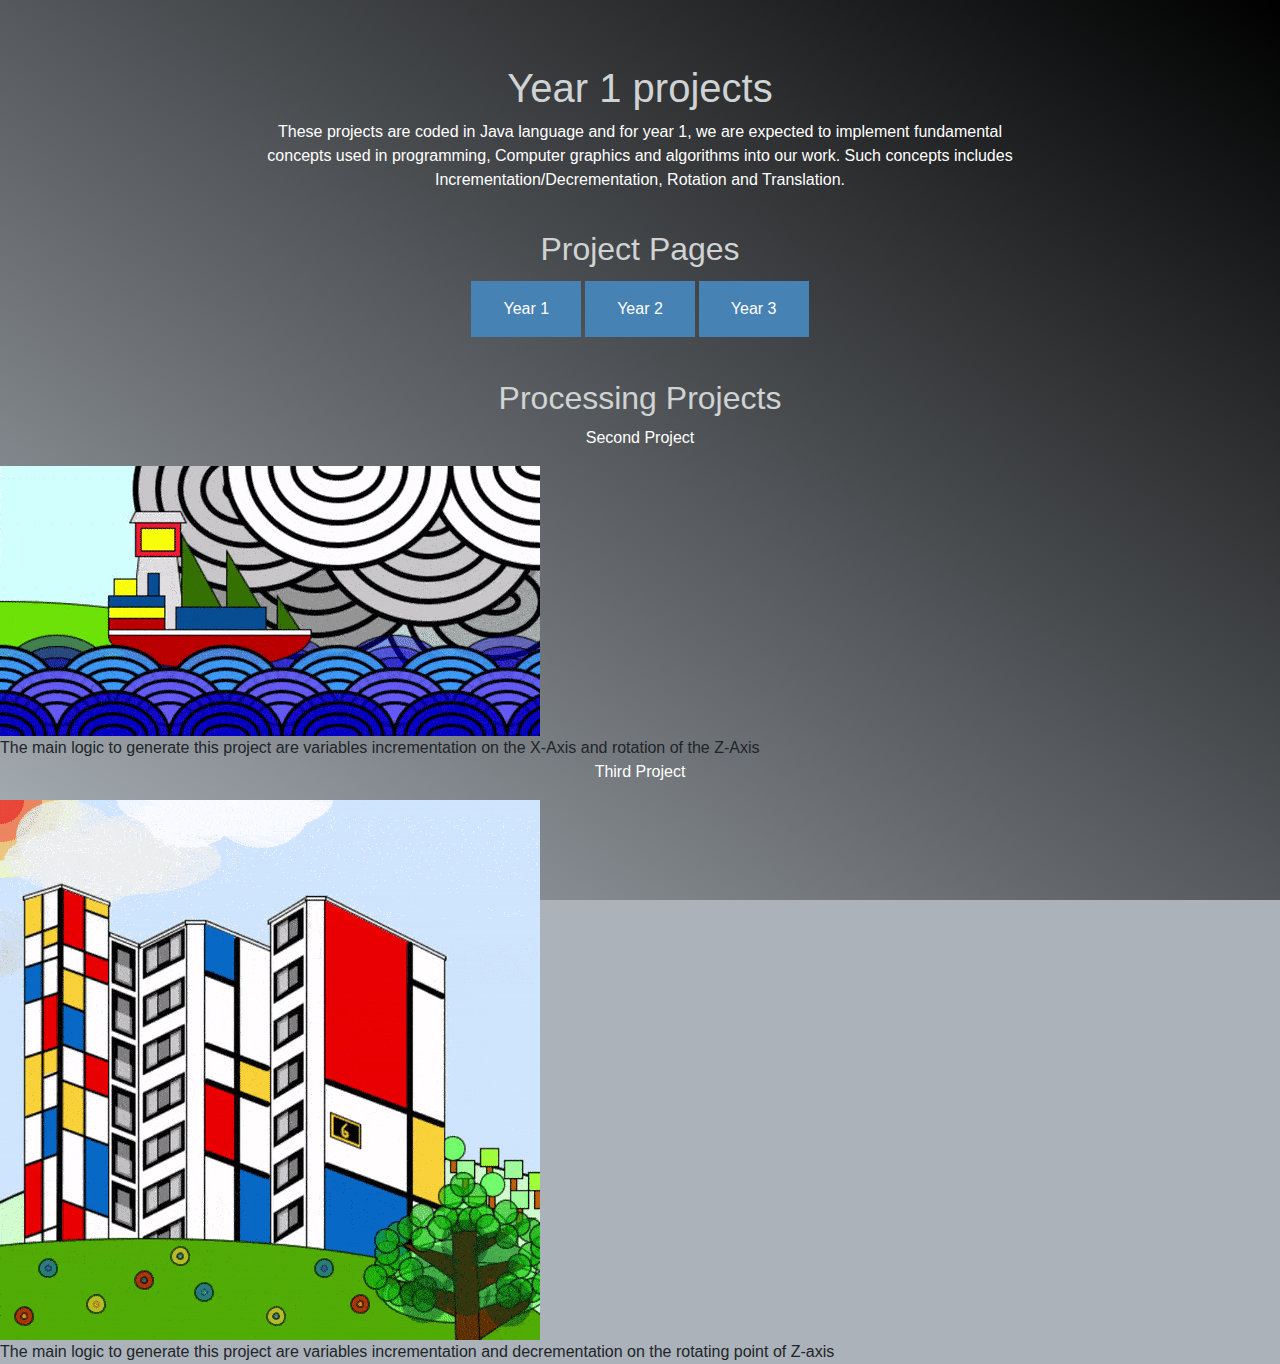
==== year1.html @ 99a641c8 "Update v3" ====
<!DOCTYPE html>
<html>
	<head>
		<!-- Bootstrap core CSS cdn -->
		<link rel="stylesheet" href="https://maxcdn.bootstrapcdn.com/bootstrap/4.5.2/css/bootstrap.min.css">

		<!-- Custom style CSS -->
		<link rel="stylesheet" href="style.css">
		
		<title>Year 1 projects</title>
	<head>
	<body>
		<h1>Year 1 projects</h1>
		<p>These projects are coded in Java language and for year 1, we are expected to implement fundamental
		concepts used in programming, Computer graphics and algorithms into our work. Such concepts includes 
		Incrementation/Decrementation, Rotation and Translation.</p>

		<h2>Project Pages</h2>
		<div class="partbtn">
		        <button class="button" data-page="year1.html">Year 1</button>
        		<button class="button" data-page="year2.html">Year 2</button>
        		<button class="button" data-page="year3.html">Year 3</button>	
		</div>
	
		<h2>Processing Projects</h2>
		<div class="display">
  			<p>Second Project</p>
  			<img src="Media\hw2.gif">
  			<div class="desc">The main logic to generate this project are variables incrementation on
			the X-Axis and rotation of the Z-Axis</div>
		</div>

		<div class="display">
  			<p>Third Project</p>
  			<img src="Media\hw3.gif">
  			<div class="desc">The main logic to generate this project are variables incrementation and 
			decrementation on the rotating point of Z-axis</div>
		</div>

		<!-- JavaScripts -->
		<script src="functions.js"></script>	
	</body>
</html>
---- style.css ----
/*CSS*/

body {
  background-color: #ABB2B9;
  background-image: linear-gradient(to bottom left, black, #ABB2B9);
  background-repeat: no-repeat;
  background-attachment: fixed;
  background-size: 100% 100%;
  font-family: Helvetica, Arial, sans-serif;
}

h1 {
  font-size: 40px;
  text-align: center;
  color: #D0D3D4;
  margin-top: 5%;
}

h2 {
  text-align: center;
  color: #D0D3D4;
  margin-top: 3%;
}

p {
  color: white;
  text-align: center;
  margin-left: 20%;
  margin-right: 20%;
}

/*Button*/
.button {
  background-color: steelblue;
  border: none;
  color: white;
  padding: 16px 32px;
  display: inline-block;
  font-size: 16px;
  margin: 4px 2px;
  cursor: pointer;
}

.button:hover {
  background-color: grey;
  color: green;
}

.partbtn {
  display: flex;
  align-items: center;
  justify-content: center;

/*Display projects*/
div.display {
  background-color: #ABB2B9;
  background-image: linear-gradient(black, #ABB2B9);
  background-repeat: no-repeat;
  background-attachment: fixed;
  background-size: 100% 100%;
  margin: auto;
  margin-bottom: 5%;
  border: 1px solid black;
  width: 600px;
}

div.display:hover {
  border: 2px solid white;
}

div.display img {
  width: 100%;
  height: auto;
}

div.name {
  color: white;
  font-size: 20px;
  padding: 5px;
  text-align: center;
}

div.desc {
  color: white;
  padding: 15px;
  text-align: center;
}
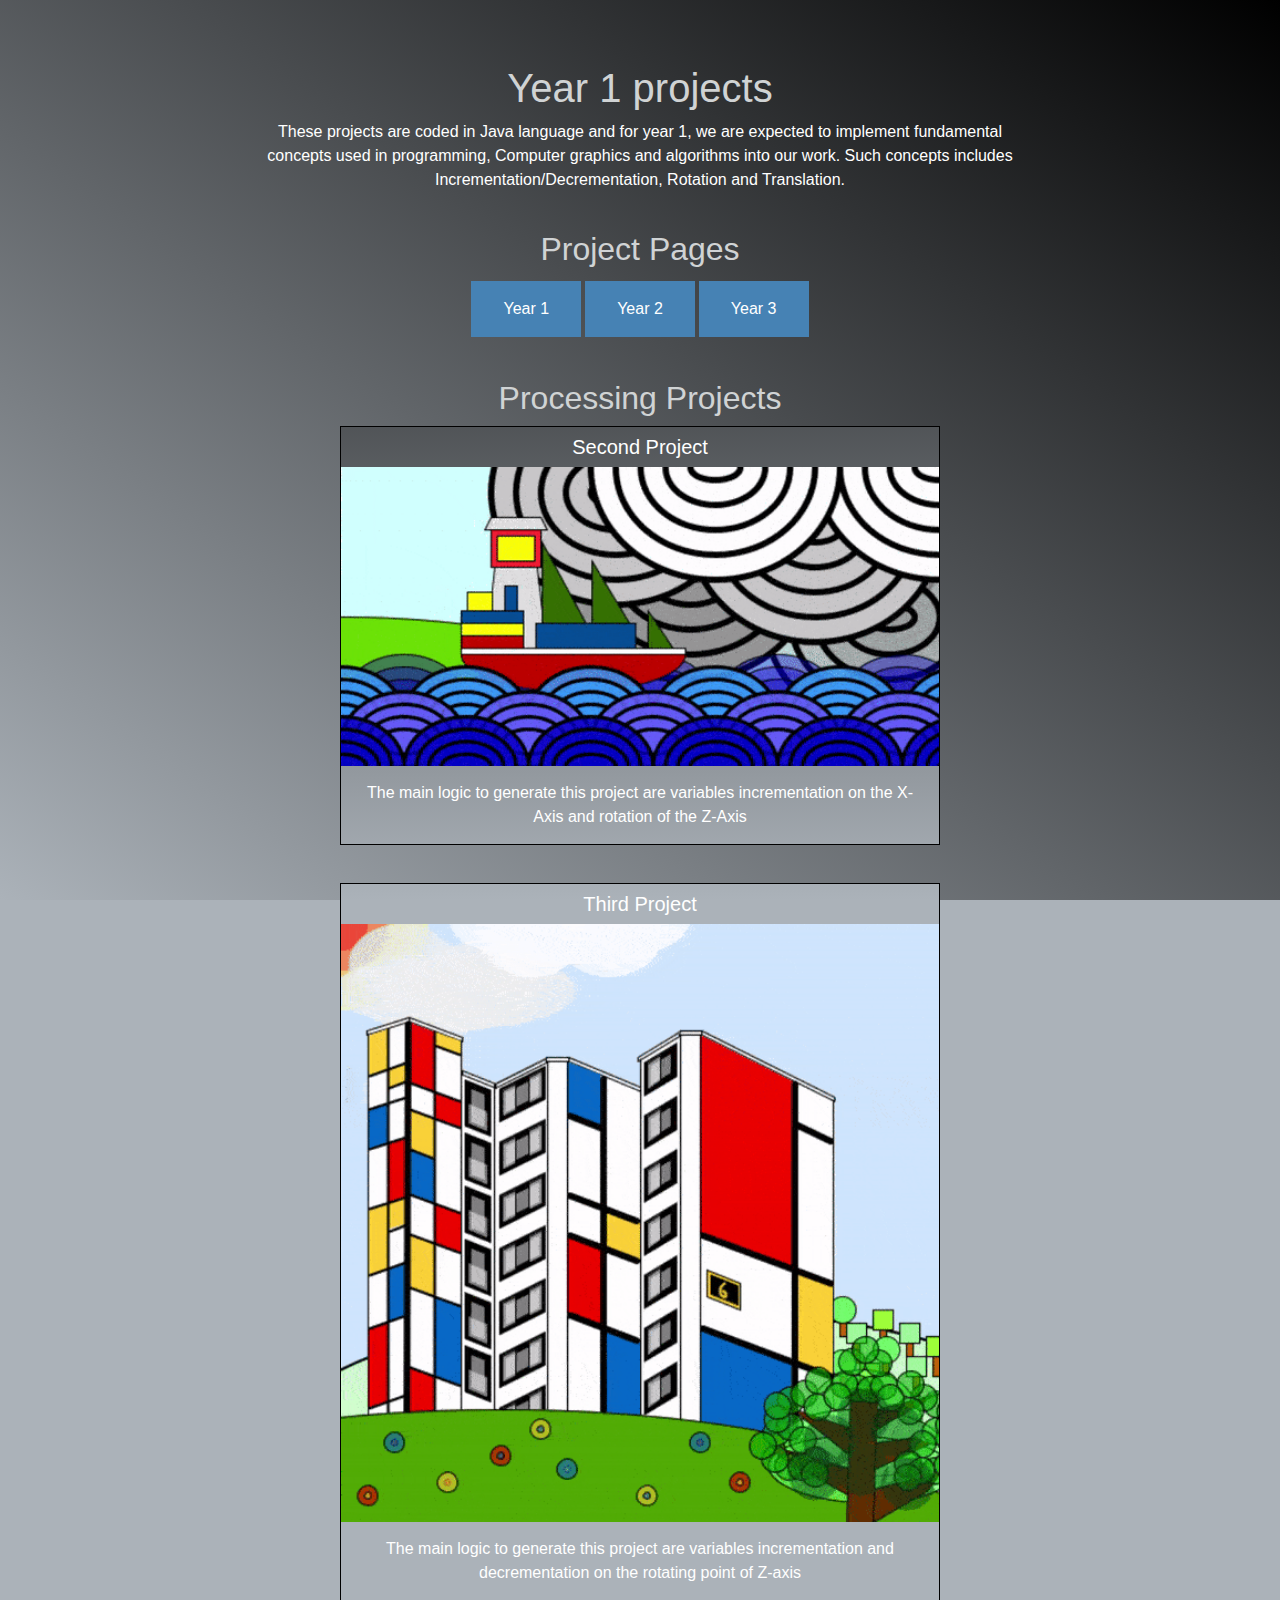
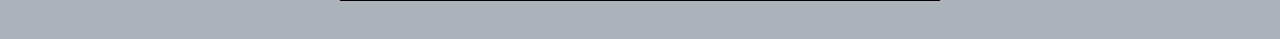
==== commit 1abd47cd: "Update V4" ====
--- a/year1.html
+++ b/year1.html
@@ -24,14 +24,14 @@
 	
 		<h2>Processing Projects</h2>
 		<div class="display">
-  			<p>Second Project</p>
+  			<div class="name">Second Project</div>
   			<img src="Media\hw2.gif">
   			<div class="desc">The main logic to generate this project are variables incrementation on
 			the X-Axis and rotation of the Z-Axis</div>
 		</div>
 
 		<div class="display">
-  			<p>Third Project</p>
+  			<div class="name">Third Project</div>
   			<img src="Media\hw3.gif">
   			<div class="desc">The main logic to generate this project are variables incrementation and 
 			decrementation on the rotating point of Z-axis</div>
--- a/style.css
+++ b/style.css
@@ -42,14 +42,15 @@
 }
 
 .button:hover {
-  background-color: grey;
-  color: green;
+  background-color: #7991A5;
+  color: white;
 }
 
 .partbtn {
   display: flex;
   align-items: center;
   justify-content: center;
+}
 
 /*Display projects*/
 div.display {
@@ -59,7 +60,7 @@
   background-attachment: fixed;
   background-size: 100% 100%;
   margin: auto;
-  margin-bottom: 5%;
+  margin-bottom: 3%;
   border: 1px solid black;
   width: 600px;
 }
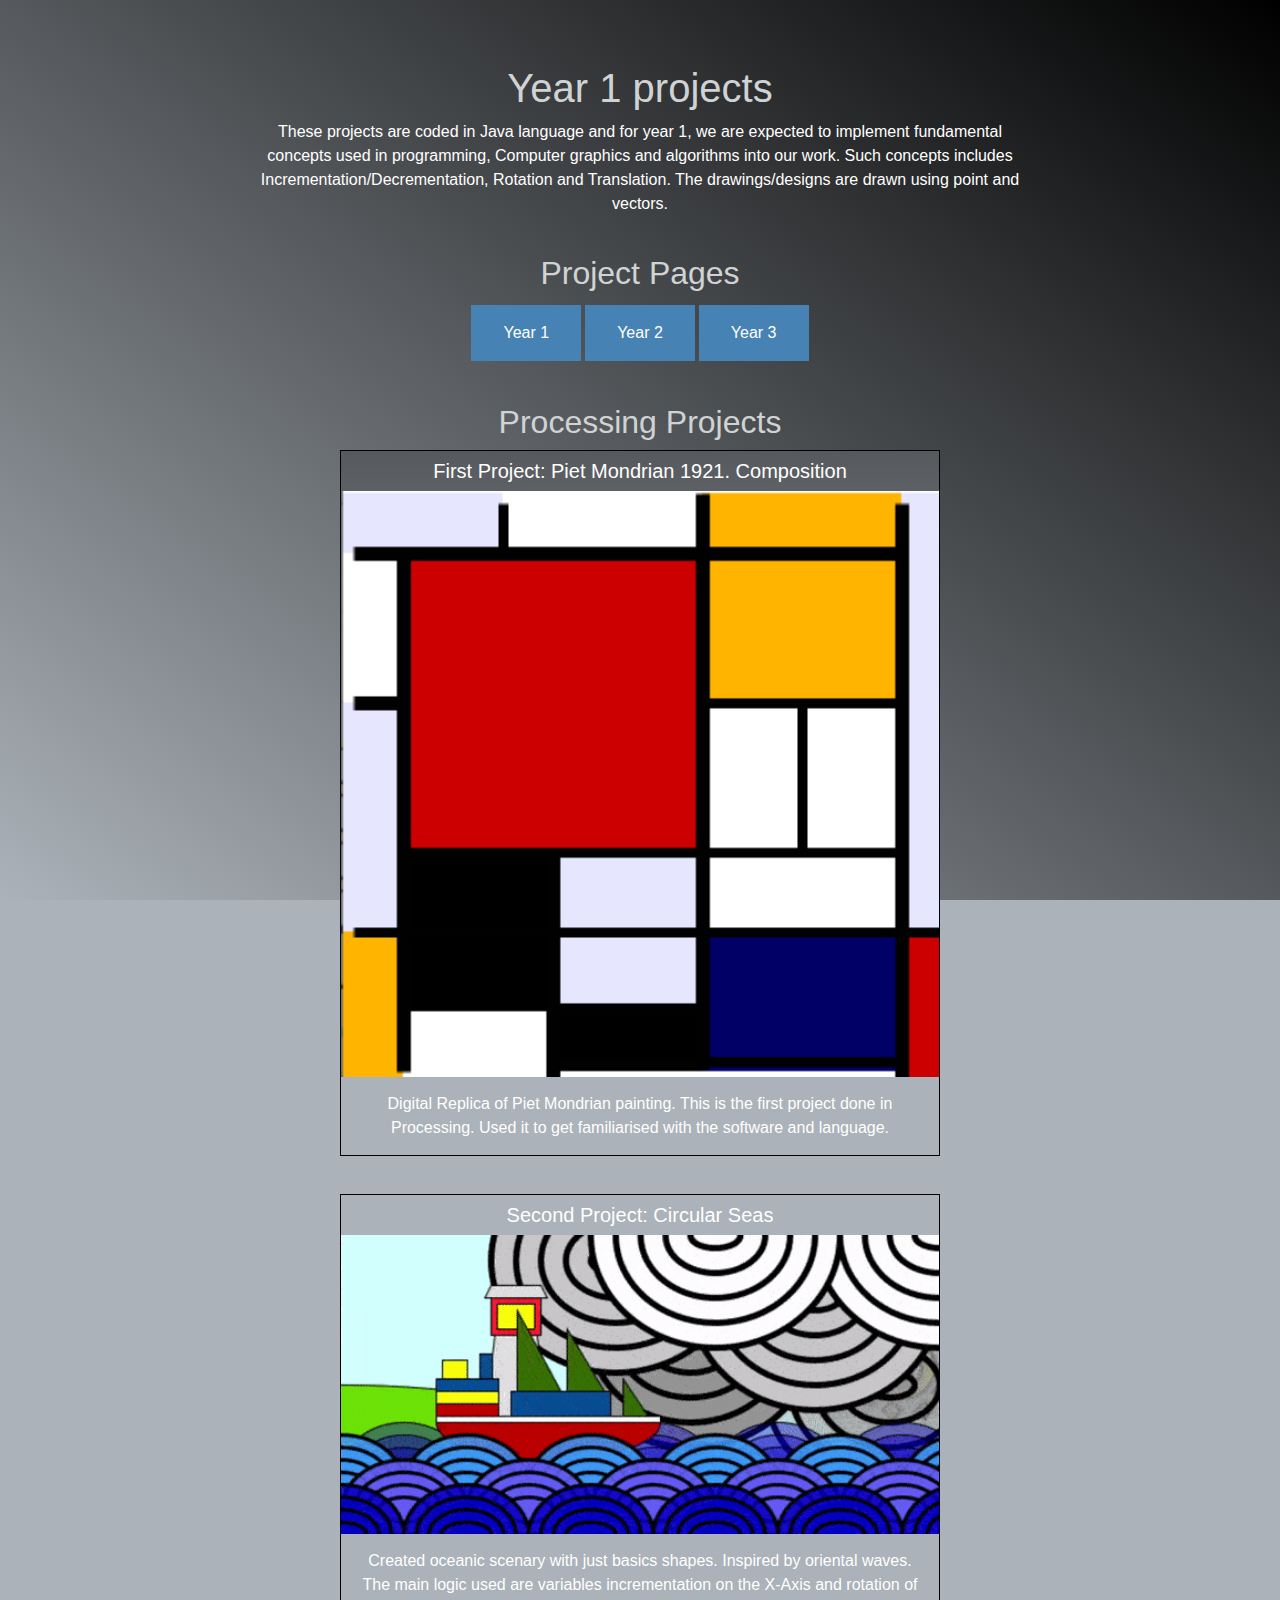
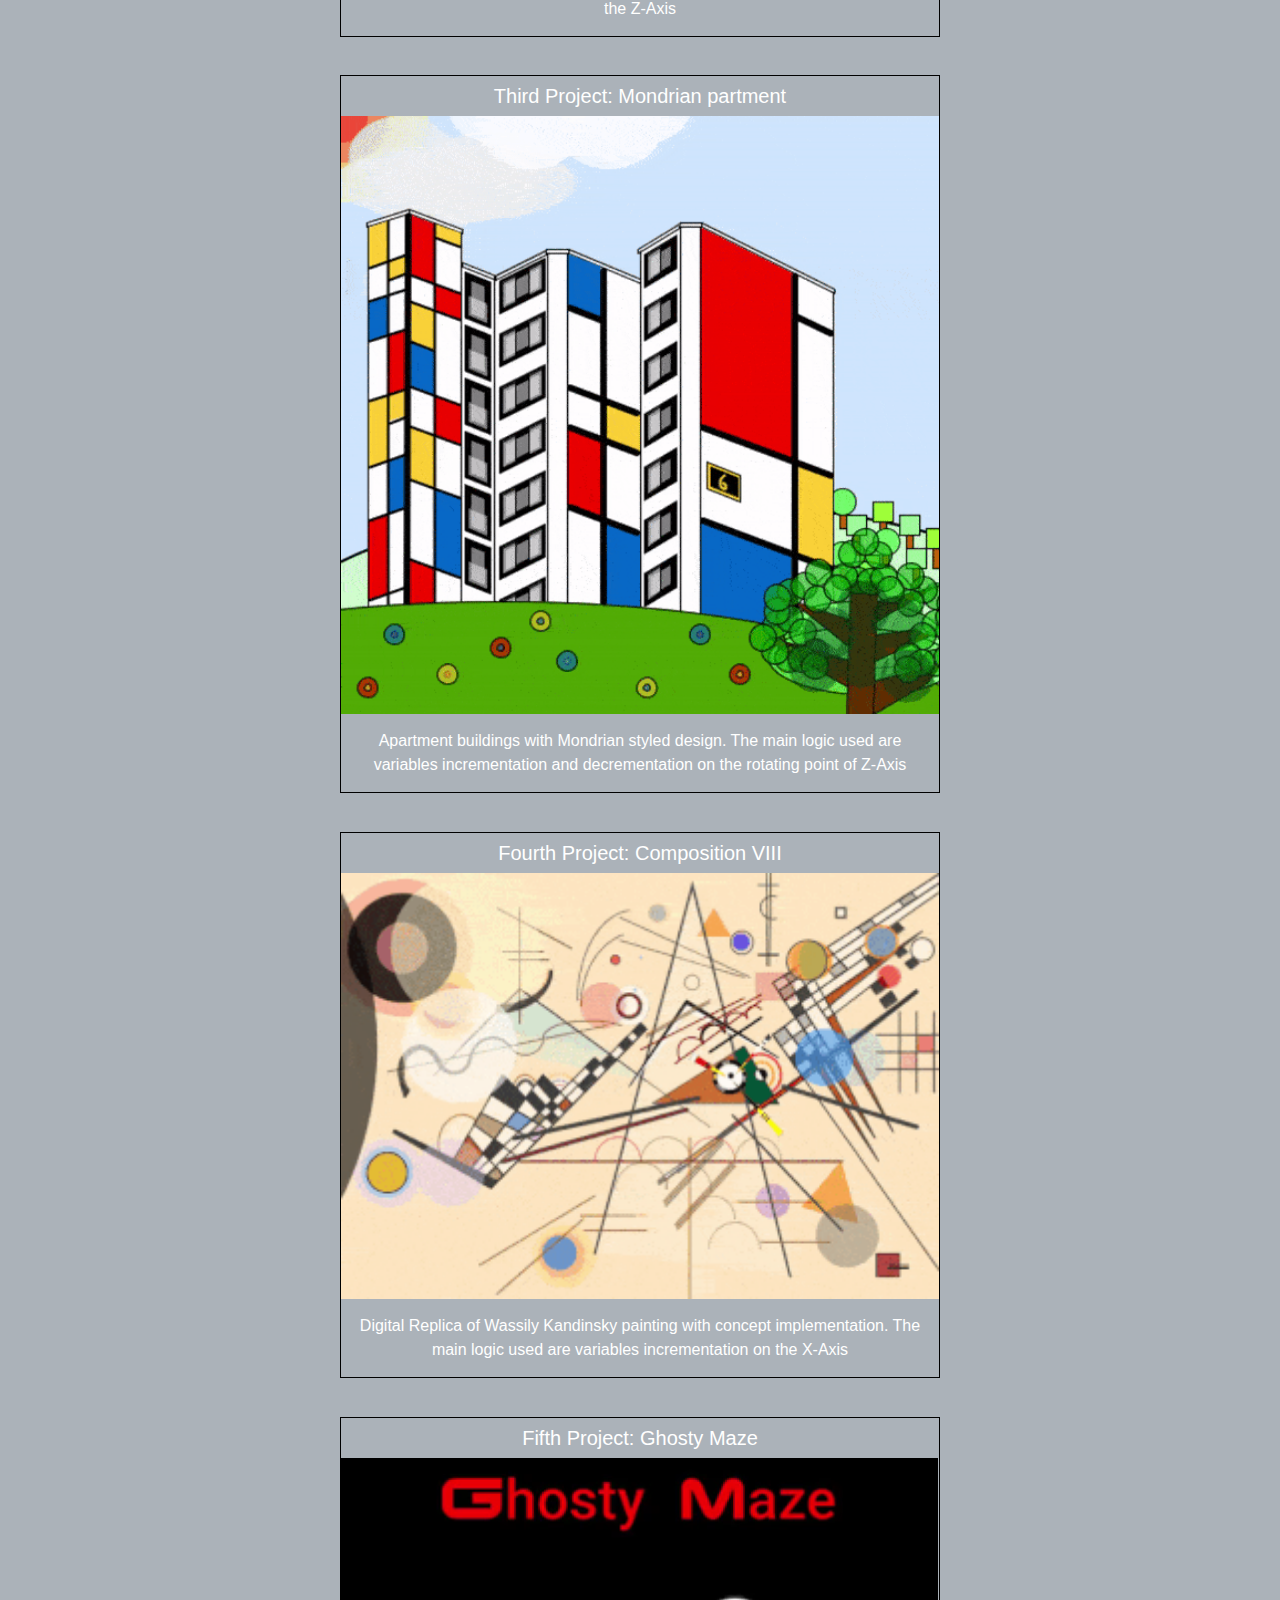
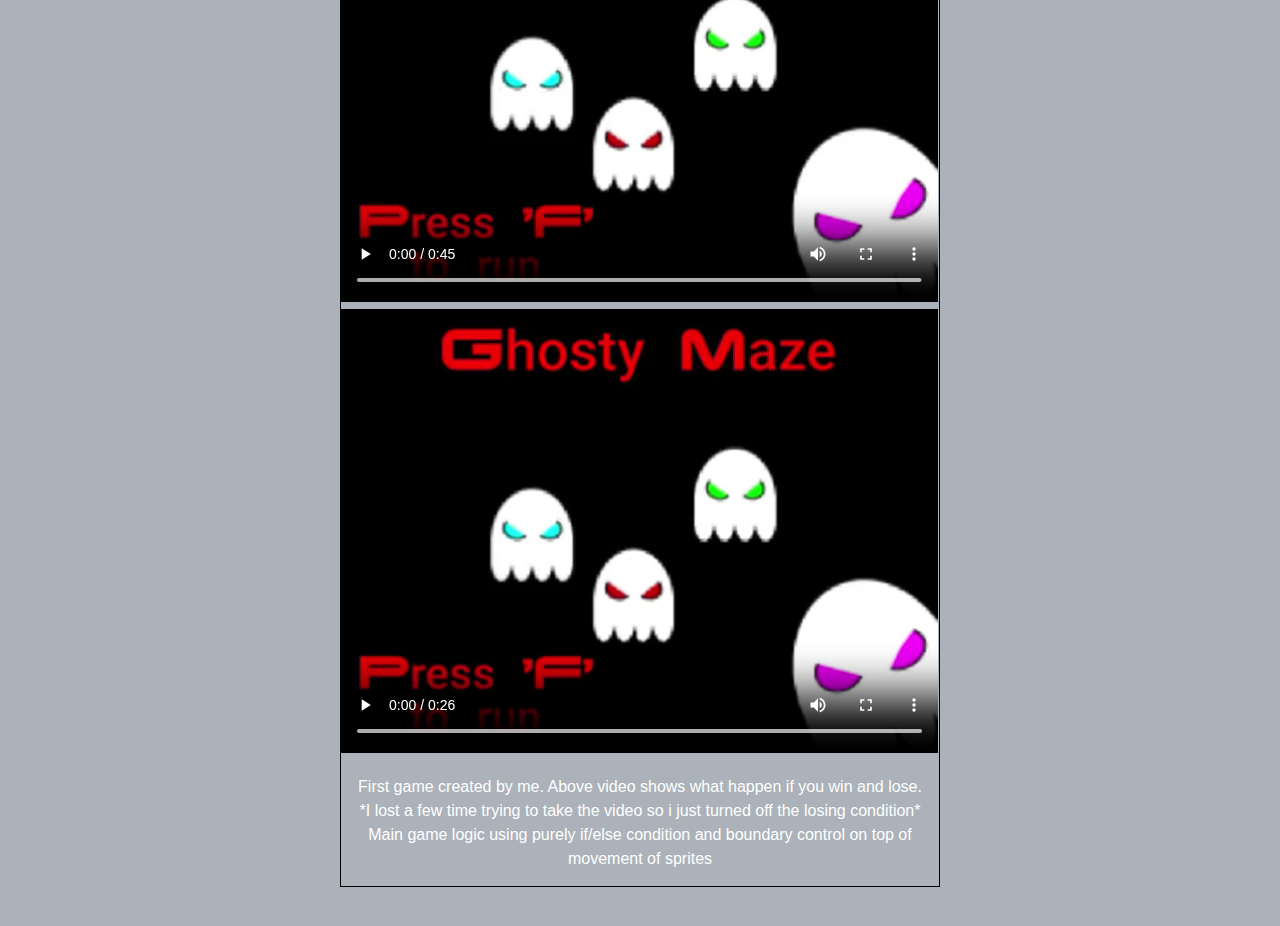
==== commit eede55e7: "Update V5" ====
--- a/year1.html
+++ b/year1.html
@@ -13,7 +13,8 @@
 		<h1>Year 1 projects</h1>
 		<p>These projects are coded in Java language and for year 1, we are expected to implement fundamental
 		concepts used in programming, Computer graphics and algorithms into our work. Such concepts includes 
-		Incrementation/Decrementation, Rotation and Translation.</p>
+		Incrementation/Decrementation, Rotation and Translation. The drawings/designs are drawn using point 
+		and vectors.</p>
 
 		<h2>Project Pages</h2>
 		<div class="partbtn">
@@ -24,17 +25,46 @@
 	
 		<h2>Processing Projects</h2>
 		<div class="display">
-  			<div class="name">Second Project</div>
-  			<img src="Media\hw2.gif">
-  			<div class="desc">The main logic to generate this project are variables incrementation on
-			the X-Axis and rotation of the Z-Axis</div>
+  			<div class="name">First Project: Piet Mondrian 1921. Composition</div>
+  			<img src="Media\hw1.png">
+  			<div class="desc">Digital Replica of Piet Mondrian painting. This is the first project done
+			in Processing. Used it to get familiarised with the software and language.</div>
 		</div>
 
 		<div class="display">
-  			<div class="name">Third Project</div>
+  			<div class="name">Second Project: Circular Seas</div>
+  			<img src="Media\hw2.gif">
+  			<div class="desc">Created oceanic scenary with just basics shapes. Inspired by oriental waves. 
+			The main logic used are variables incrementation on the X-Axis and rotation of the Z-Axis</div>
+		</div>
+
+		<div class="display">
+  			<div class="name">Third Project: Mondrian partment</div>
   			<img src="Media\hw3.gif">
-  			<div class="desc">The main logic to generate this project are variables incrementation and 
-			decrementation on the rotating point of Z-axis</div>
+  			<div class="desc">Apartment buildings with Mondrian styled design. 
+			The main logic used are variables incrementation and decrementation on the rotating 
+			point of Z-Axis</div>
+		</div>
+
+		<div class="display">
+  			<div class="name">Fourth Project: Composition VIII</div>
+  			<img src="Media\hw4.gif">
+  			<div class="desc">Digital Replica of Wassily Kandinsky painting with concept implementation. 
+			The main logic used are variables incrementation on the X-Axis</div>
+		</div>
+
+		<div class="display">
+  			<div class="name">Fifth Project: Ghosty Maze</div>
+			<video width="597" height="auto" controls>
+  				<source src="Media\hw5-win.mp4" type=video/mp4>
+			</video>
+			<video width="597" height="auto" controls>
+  				<source src="Media\hw5-lose.mp4" type=video/mp4>
+			</video>
+  			<div class="desc">First game created by me. Above video shows what happen if you win and lose.
+			*I lost a few time trying to take the video so i just turned off the losing condition*  
+			Main game logic using purely if/else condition and boundary control on top of movement of 
+			sprites</div>
 		</div>
 
 		<!-- JavaScripts -->
--- a/style.css
+++ b/style.css
@@ -65,6 +65,10 @@
   width: 600px;
 }
 
+div.expanded {
+  width: 600px;
+}
+
 div.display:hover {
   border: 2px solid white;
 }
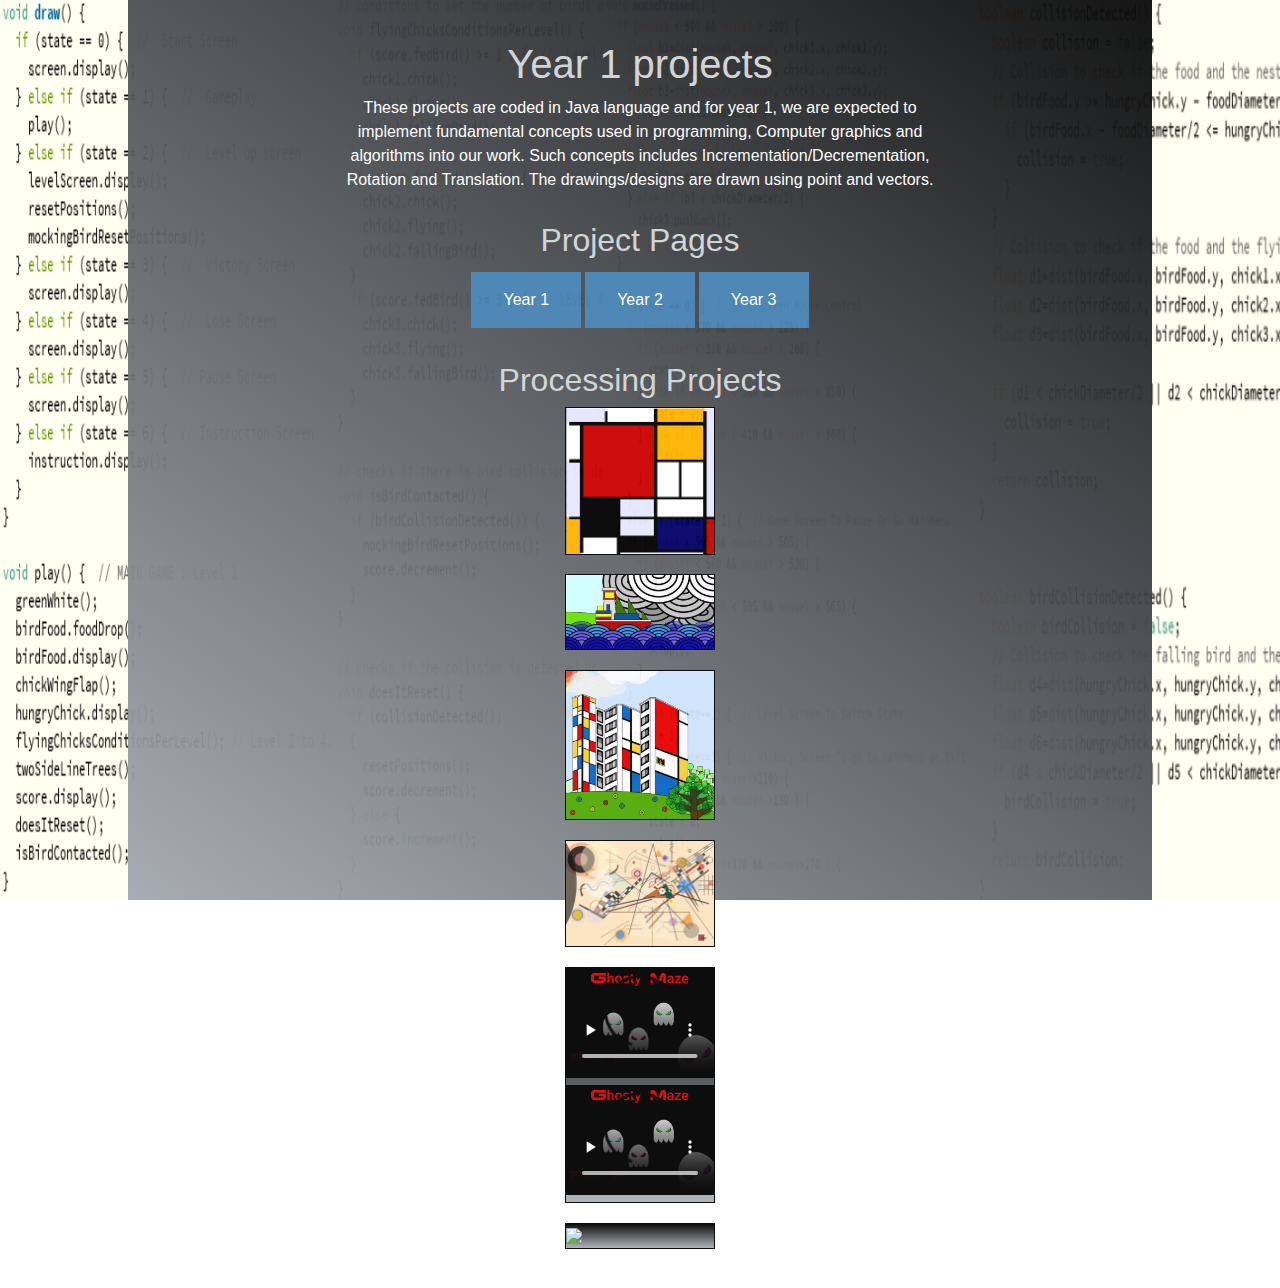
==== commit f5f18953: "Update V6" ====
--- a/year1.html
+++ b/year1.html
@@ -10,64 +10,75 @@
 		<title>Year 1 projects</title>
 	<head>
 	<body>
-		<h1>Year 1 projects</h1>
-		<p>These projects are coded in Java language and for year 1, we are expected to implement fundamental
-		concepts used in programming, Computer graphics and algorithms into our work. Such concepts includes 
-		Incrementation/Decrementation, Rotation and Translation. The drawings/designs are drawn using point 
-		and vectors.</p>
+		<main>
+			<h1>Year 1 projects</h1>
+			<p>These projects are coded in Java language and for year 1, we are expected to implement fundamental
+			concepts used in programming, Computer graphics and algorithms into our work. Such concepts includes 
+			Incrementation/Decrementation, Rotation and Translation. The drawings/designs are drawn using point 
+			and vectors.</p>
 
-		<h2>Project Pages</h2>
-		<div class="partbtn">
-		        <button class="button" data-page="year1.html">Year 1</button>
-        		<button class="button" data-page="year2.html">Year 2</button>
-        		<button class="button" data-page="year3.html">Year 3</button>	
-		</div>
+			<h2>Project Pages</h2>
+			<div class="partbtn">
+					<button class="button" data-page="year1.html">Year 1</button>
+        			<button class="button" data-page="year2.html">Year 2</button>
+        			<button class="button" data-page="year3.html">Year 3</button>	
+			</div>
 	
-		<h2>Processing Projects</h2>
-		<div class="display">
-  			<div class="name">First Project: Piet Mondrian 1921. Composition</div>
-  			<img src="Media\hw1.png">
-  			<div class="desc">Digital Replica of Piet Mondrian painting. This is the first project done
-			in Processing. Used it to get familiarised with the software and language.</div>
-		</div>
+			<h2>Processing Projects</h2>
+			<div class="shelf">
+				<div class="display">
+  					<div class="name">First Project: Piet Mondrian 1921. Composition</div>
+  					<img src="Media\hw1.png">
+  					<div class="desc">Digital Replica of Piet Mondrian painting. This is the first project done
+					in Processing. Used it to get familiarised with the software and language.</div>
+				</div>
 
-		<div class="display">
-  			<div class="name">Second Project: Circular Seas</div>
-  			<img src="Media\hw2.gif">
-  			<div class="desc">Created oceanic scenary with just basics shapes. Inspired by oriental waves. 
-			The main logic used are variables incrementation on the X-Axis and rotation of the Z-Axis</div>
-		</div>
+				<div class="display">
+  					<div class="name">Second Project: Circular Seas</div>
+  					<img src="Media\hw2.gif">
+  					<div class="desc">Created oceanic scenary with just basics shapes. Inspired by oriental waves. 
+					The main logic used are variables incrementation on the X-Axis and rotation of the Z-Axis</div>
+				</div>
 
-		<div class="display">
-  			<div class="name">Third Project: Mondrian partment</div>
-  			<img src="Media\hw3.gif">
-  			<div class="desc">Apartment buildings with Mondrian styled design. 
-			The main logic used are variables incrementation and decrementation on the rotating 
-			point of Z-Axis</div>
-		</div>
+				<div class="display">
+  					<div class="name">Third Project: Mondrian partment</div>
+  					<img src="Media\hw3.gif">
+  					<div class="desc">Apartment buildings with Mondrian styled design. 
+					The main logic used are variables incrementation and decrementation on the rotating 
+					point of Z-Axis</div>
+				</div>
 
-		<div class="display">
-  			<div class="name">Fourth Project: Composition VIII</div>
-  			<img src="Media\hw4.gif">
-  			<div class="desc">Digital Replica of Wassily Kandinsky painting with concept implementation. 
-			The main logic used are variables incrementation on the X-Axis</div>
-		</div>
+				<div class="display">
+  					<div class="name">Fourth Project: Composition VIII</div>
+  					<img src="Media\hw4.gif">
+  					<div class="desc">Digital Replica of Wassily Kandinsky painting with concept implementation. 
+					The main logic used are variables incrementation on the X-Axis</div>
+				</div>
 
-		<div class="display">
-  			<div class="name">Fifth Project: Ghosty Maze</div>
-			<video width="597" height="auto" controls>
-  				<source src="Media\hw5-win.mp4" type=video/mp4>
-			</video>
-			<video width="597" height="auto" controls>
-  				<source src="Media\hw5-lose.mp4" type=video/mp4>
-			</video>
-  			<div class="desc">First game created by me. Above video shows what happen if you win and lose.
-			*I lost a few time trying to take the video so i just turned off the losing condition*  
-			Main game logic using purely if/else condition and boundary control on top of movement of 
-			sprites</div>
-		</div>
+				<div class="display">
+  					<div class="name">Fifth Project: Ghosty Maze</div>
+					<video controls>
+  						<source src="Media\hw5-win.mp4" type=video/mp4>
+					</video>
+					<video controls>
+  						<source src="Media\hw5-lose.mp4" type=video/mp4>
+					</video>
+  					<div class="desc">First game created by me. Above video shows what happen if you win and lose.
+					*I lost a few time trying to take the video so i just turned off the losing condition*  
+					Main game logic using purely if/else condition and boundary control on top of X/Y axis movement 
+					of sprites</div>
+				</div>
 
-		<!-- JavaScripts -->
-		<script src="functions.js"></script>	
+				<div class="display">
+  					<div class="name">Sixth Project: Swaying Flower Screensaver</div>
+  					<img src="Media\hw6.gif">
+  					<div class="desc">Growing flower with perlin noise under the rain. This is what makes the Flower
+					sway randomly as shown above. The main logic used are counters, Perlin Noise, if/else conditions and 
+					translation of Y Axis</div>
+				</div>
+			</div>
+			<!-- JavaScripts -->
+			<script src="functions.js"></script>
+		</main>
 	</body>
 </html>--- a/style.css
+++ b/style.css
@@ -1,19 +1,29 @@
 /*CSS*/
 
 body {
-  background-color: #ABB2B9;
-  background-image: linear-gradient(to bottom left, black, #ABB2B9);
+  background-image: url('Media/BirdcodeBG.png');
   background-repeat: no-repeat;
   background-attachment: fixed;
   background-size: 100% 100%;
   font-family: Helvetica, Arial, sans-serif;
 }
 
+main {
+  background-image: linear-gradient(to bottom left, black, #ABB2B9);
+  background-repeat: no-repeat;
+  background-attachment: fixed;
+  background-size: 100% 100%;
+  width: 80%;
+  margin: auto auto;
+  padding: 20px;
+  opacity: .95;
+}
+
 h1 {
   font-size: 40px;
   text-align: center;
   color: #D0D3D4;
-  margin-top: 5%;
+  margin-top: 2%;
 }
 
 h2 {
@@ -53,24 +63,32 @@
 }
 
 /*Display projects*/
+div.shelf {
+  display: flex;
+  flex-direction: column;
+  align-items: center;
+  transform: scale(1);
+}
+
 div.display {
   background-color: #ABB2B9;
   background-image: linear-gradient(black, #ABB2B9);
   background-repeat: no-repeat;
   background-attachment: fixed;
   background-size: 100% 100%;
+  position: relative;
   margin: auto;
-  margin-bottom: 3%;
+  margin-bottom: 2%;
   border: 1px solid black;
-  width: 600px;
-}
-
-div.expanded {
-  width: 600px;
+  width: 150px;
+  cursor: pointer;
+  z-index: 1;
 }
 
 div.display:hover {
   border: 2px solid white;
+  width: 600px;
+  z-index: 2;
 }
 
 div.display img {
@@ -78,14 +96,29 @@
   height: auto;
 }
 
-div.name {
+div.display video {
+  width: 100%;
+  height: auto;
+}
+
+div.display .name {
+  display: none;
+}
+
+div.display:hover .name{
+  display: block;
   color: white;
   font-size: 20px;
   padding: 5px;
-  text-align: center;
+  text-align: center;  
 }
 
-div.desc {
+div.display .desc {
+  display: none;
+}
+
+div.display:hover .desc{
+  display: block;
   color: white;
   padding: 15px;
   text-align: center;
